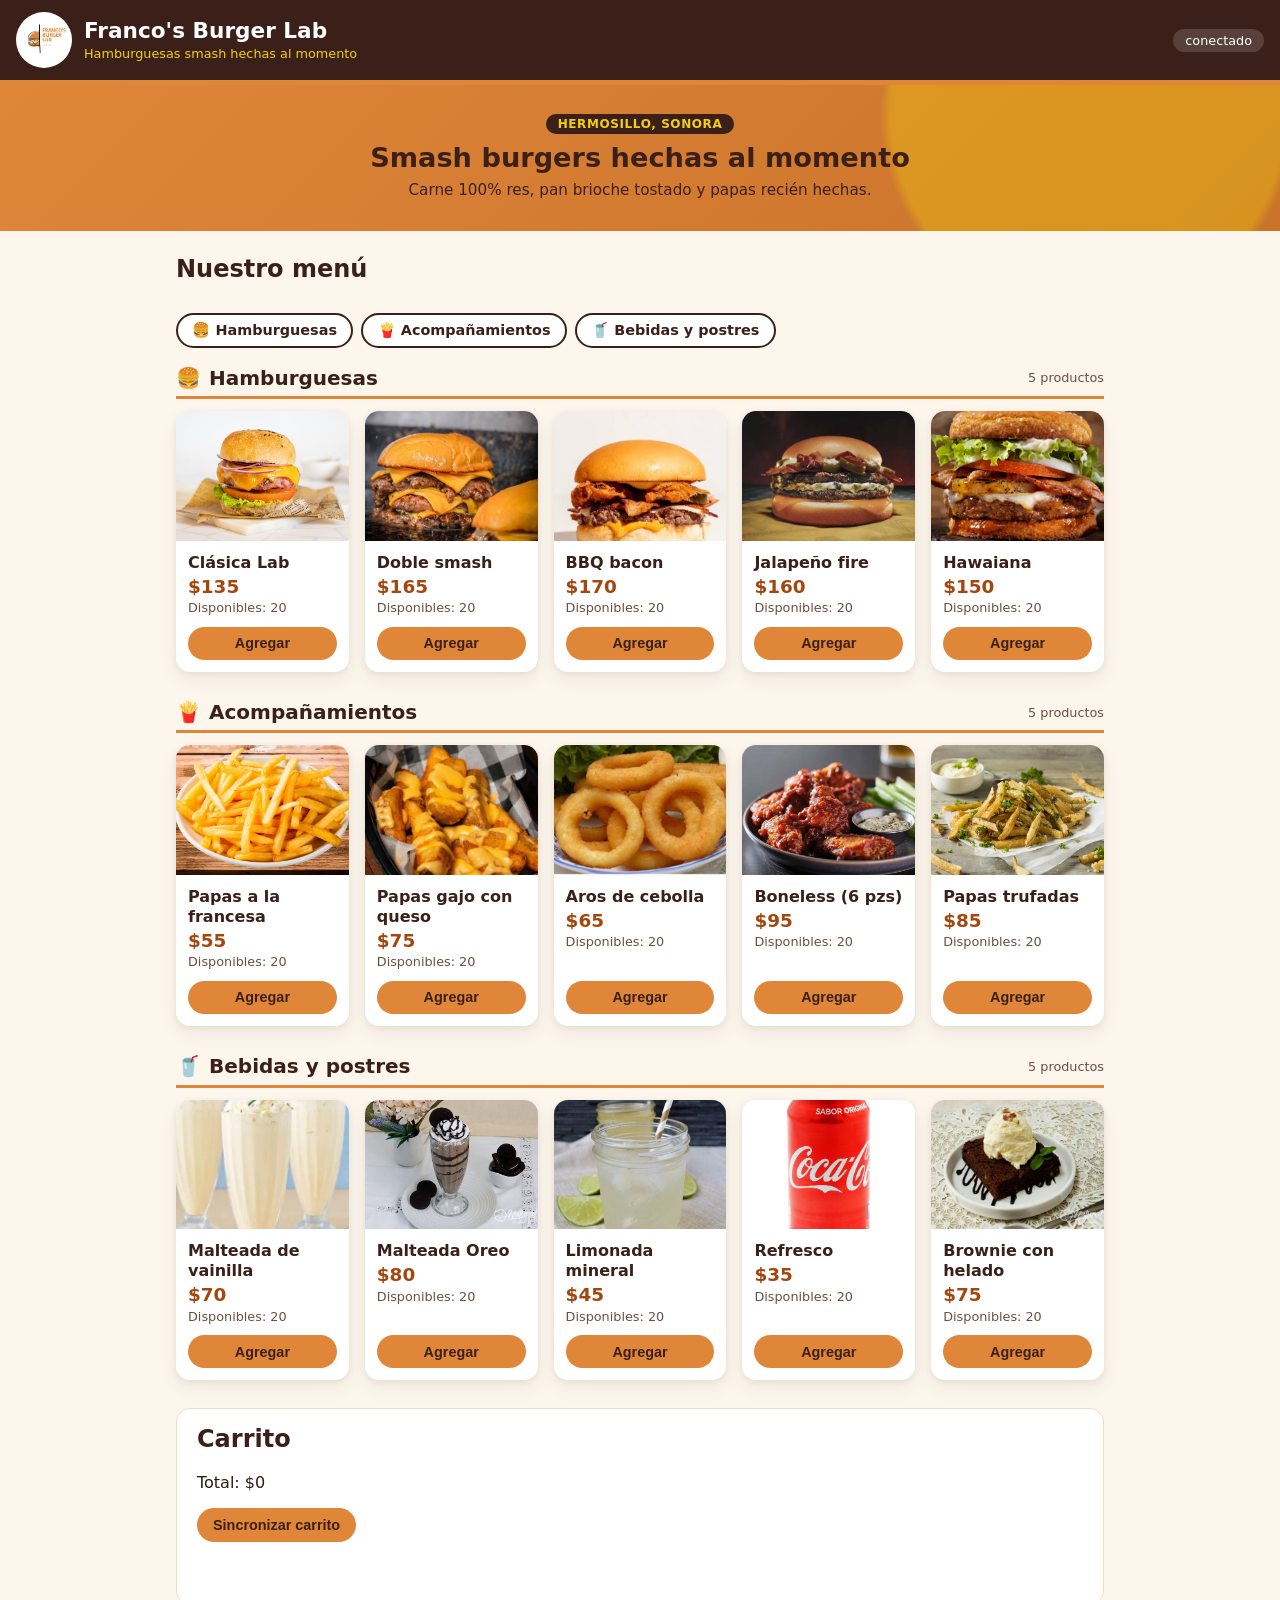
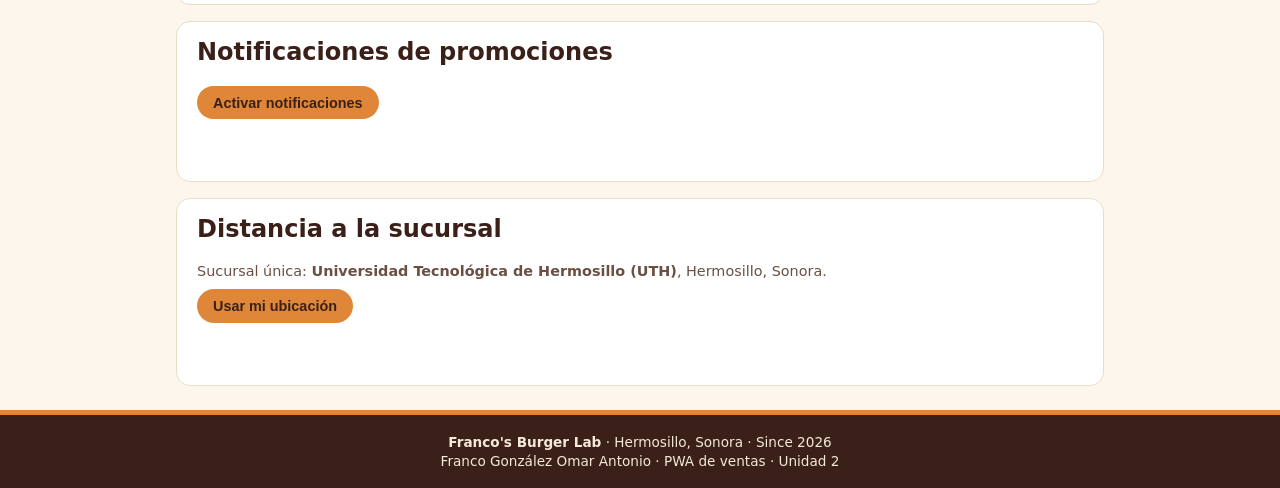
==== index.html @ f318de63 "FGOA Inicalizacion y estrucuura del proyecto" ====
<!doctype html>
<html lang="es">
<head>
  <meta charset="utf-8">
  <meta name="viewport" content="width=device-width, initial-scale=1">
  <title>Franco's Burger Lab</title>
  <!-- La descripción es el texto que Google muestra bajo el título en los
       resultados de búsqueda (Lighthouse la revisa en la categoría SEO) -->
  <meta name="description" content="Hamburguesas smash, papas y malteadas hechas al momento en Franco's Burger Lab, Hermosillo.">

  <!-- Estas líneas convierten el sitio en una PWA instalable.
       Avance 1: manifest.json e icons/icon.svg aún no se activan (se activan en avance 3). -->
  <!-- <link rel="manifest" href="manifest.json"> -->
  <meta name="theme-color" content="#3a2018">
  <!-- <link rel="icon" href="icons/icon.svg" type="image/svg+xml"> -->
  <link rel="icon" href="icons/logo_franco-gonzalez-omar-antonio_96c097726f.png" type="image/png">

  <link rel="stylesheet" href="css/estilos.css">

  <!-- Leaflet: librería de mapas gratuita (sin API key) que usamos solo para
       dibujar la ruta hasta la sucursal (ver js/geolocalizacion.js) -->
  <!-- <link rel="stylesheet" href="https://cdnjs.cloudflare.com/ajax/libs/leaflet/1.9.4/leaflet.min.css"> -->
</head>
<body>

  <!-- ============ APP SHELL ============
       El "app shell" es el esqueleto que SIEMPRE se ve igual (encabezado,
       contenedores vacíos y pie de página). El Service Worker lo cachea completo
       para que cargue instantáneo incluso sin internet; solo los DATOS de adentro
       cambian (los llena JavaScript, ver csr.js). -->

  <header class="appbar">
    <div class="marca">
      <img class="marca__logo" src="icons/logo_franco-gonzalez-omar-antonio_96c097726f.png"
           alt="Logo de Franco's Burger Lab" width="56" height="56">
      <div>
        <h1>Franco's Burger Lab</h1>
        <p class="marca__lema">Hamburguesas smash hechas al momento</p>
      </div>
    </div>
    <!-- este <span> lo actualiza app.js para mostrar conectado/sin conexión -->
    <span id="estado-conexion" class="pill">conectado</span>
  </header>

  <!-- Banner de bienvenida: también es parte del App Shell (no cambia) -->
  <div class="hero">
    <p class="hero__etiqueta">Hermosillo, Sonora</p>
    <h2 class="hero__titulo">Smash burgers hechas al momento</h2>
    <p class="hero__texto">Carne 100% res, pan brioche tostado y papas recién hechas.</p>
  </div>

  <main>
    <!-- ---- Sección 1: Catálogo (CSR) ---- -->
    <section class="menu">
      <h2>Nuestro menú</h2>
      <!-- Botones de acceso rápido a cada categoría: csr.js los crea a partir de catalogo.json -->
      <nav id="categorias" class="categorias" aria-label="Categorías del menú"></nav>
      <!-- Este div empieza VACÍO a propósito: si ves el código fuente (Ctrl+U)
           no verás ningún producto aquí. JavaScript (csr.js) lo llena DESPUÉS
           de que la página ya cargó: por eso es "Renderizado en el Cliente" (CSR).
           csr.js agrupa los productos en un bloque por categoría. -->
      <!-- Mientras llegan los datos, 4 tarjetas "esqueleto" apartan el espacio:
           así la página no "brinca" cuando csr.js dibuja los productos (CLS). -->
      <div id="catalogo" aria-busy="true" aria-label="Cargando catálogo">
        <div class="grid">
          <div class="producto producto--cargando" aria-hidden="true">
            <div class="producto__foto"></div>
            <div class="producto__info">
              <strong>&nbsp;</strong> <span class="precio">&nbsp;</span> <p>&nbsp;</p>
              <button type="button" disabled>Agregar</button>
            </div>
          </div>
          <div class="producto producto--cargando" aria-hidden="true">
            <div class="producto__foto"></div>
            <div class="producto__info">
              <strong>&nbsp;</strong> <span class="precio">&nbsp;</span> <p>&nbsp;</p>
              <button type="button" disabled>Agregar</button>
            </div>
          </div>
          <div class="producto producto--cargando" aria-hidden="true">
            <div class="producto__foto"></div>
            <div class="producto__info">
              <strong>&nbsp;</strong> <span class="precio">&nbsp;</span> <p>&nbsp;</p>
              <button type="button" disabled>Agregar</button>
            </div>
          </div>
          <div class="producto producto--cargando" aria-hidden="true">
            <div class="producto__foto"></div>
            <div class="producto__info">
              <strong>&nbsp;</strong> <span class="precio">&nbsp;</span> <p>&nbsp;</p>
              <button type="button" disabled>Agregar</button>
            </div>
          </div>
        </div>
      </div>
    </section>

    <!-- ---- Sección 2: Carrito ---- -->
    <section>
      <h2>Carrito</h2>
      <ul id="carrito-lista"></ul>
      <p>Total: $<span id="carrito-total">0</span></p>
      <button id="btn-sincronizar" type="button">Sincronizar carrito</button>
      <p id="carrito-mensaje" class="mensaje"></p>
    </section>

    <!-- ---- Sección 3: Notificaciones ---- -->
    <section>
      <h2>Notificaciones de promociones</h2>
      <button id="btn-notificar" type="button">Activar notificaciones</button>
      <p id="notificaciones-mensaje" class="mensaje"></p>
    </section>

    <!-- ---- Sección 4: Ubicación (característica del dispositivo) ---- -->
    <section>
      <h2>Distancia a la sucursal</h2>
      <p class="sucursal-info">Sucursal única: <strong>Universidad Tecnológica de Hermosillo (UTH)</strong>, Hermosillo, Sonora.</p>
      <button id="btn-ubicacion" type="button">Usar mi ubicación</button>
      <p id="ubicacion-mensaje" class="mensaje"></p>
      <!-- Empieza oculto: geolocalizacion.js le quita "hidden" y lo llena de mapa
           en cuanto tiene tu ubicación y la ruta hasta la sucursal -->
      <div id="mapa-ruta" class="mapa" hidden></div>
    </section>
  </main>

  <footer class="pie">
    <p><strong>Franco's Burger Lab</strong> · Hermosillo, Sonora · Since 2026</p>
    <p>Franco González Omar Antonio · PWA de ventas · Unidad 2</p>
  </footer>

  <!-- Cargamos los scripts al final del <body>: así el HTML ya existe
       cuando el JavaScript intenta buscar los elementos con document.getElementById.
       Avance 1: solo csr.js está activo; los demás se activan conforme se crean. -->
  <!-- <script src="js/carrito.js"></script> -->
  <script src="js/csr.js"></script>
  <!-- <script src="js/notificaciones.js"></script> -->
  <!-- Leaflet debe cargar ANTES de geolocalizacion.js: ese script usa el
       objeto global "L" que esta librería crea -->
  <!-- <script src="https://cdnjs.cloudflare.com/ajax/libs/leaflet/1.9.4/leaflet.min.js"></script> -->
  <!-- <script src="js/geolocalizacion.js"></script> -->
  <!-- <script src="js/app.js"></script> -->
  <!-- Registro del Service Worker. Va aquí, dentro del HTML y en una sola línea
       (navigator.serviceWorker.register("sw.js")), porque así lo detecta PWABuilder.
  <script>
    if ("serviceWorker" in navigator) {
      navigator.serviceWorker.register("sw.js")
        .then((registro) => console.log("Service Worker registrado con éxito:", registro.scope))
        .catch((error) => console.error("No se pudo registrar el Service Worker:", error));
    }
  </script>
  -->
</body>
</html>
---- css/estilos.css ----
/* Paleta de marca Franco's Burger Lab (tomada del logo):
   café pan tostado #3a2018 · naranja pan #df8639 · amarillo queso #f2d00b
   Los tonos de texto se oscurecieron donde hacía falta para cumplir WCAG (4.5:1). */
:root {
  --cafe: #3a2018;
  --cafe-hover: #5a3324;
  --naranja: #df8639;
  --naranja-hover: #c9722a;
  --amarillo: #f2d00b;
  --precio: #a4470f;       /* naranja oscuro: 6.6:1 sobre blanco */
  --fondo: #fdf6ec;        /* crema */
  --borde: #ecdcc6;
  --texto: #2a1a14;
  --texto-suave: #6b4f43;
}

* { box-sizing: border-box; }

body {
  margin: 0;
  font-family: system-ui, sans-serif;
  background: var(--fondo);
  color: var(--texto);
}

.appbar {
  background: var(--cafe);
  color: white;
  padding: .75rem 1rem;
  display: flex;
  align-items: center;
  justify-content: space-between;
  gap: .75rem;
  border-bottom: 5px solid var(--naranja);
}

.marca { display: flex; align-items: center; gap: .75rem; min-width: 0; }
/* el logo tiene fondo blanco: lo enmarcamos en un círculo blanco */
.marca__logo {
  width: 56px;
  height: 56px;
  border-radius: 50%;
  background: white;
  object-fit: cover;
  flex-shrink: 0;
}
.appbar h1 { margin: 0; font-size: 1.35rem; line-height: 1.15; }
.marca__lema { margin: .15rem 0 0; font-size: .8rem; color: var(--amarillo); }

/* .pill: la "píldora" que muestra si hay conexión o no (la mueve app.js) */
.pill {
  background: rgba(255,255,255,.15);
  border-radius: 999px;
  padding: .25rem .75rem;
  font-size: .8rem;
  white-space: nowrap;
}
.pill.sin-conexion { background: #b91c1c; }

html { scroll-behavior: smooth; }

/* Banner de bienvenida (hero) */
.hero {
  background:
    radial-gradient(circle at 85% 20%, rgba(242,208,11,.35) 0 18%, transparent 19%),
    linear-gradient(135deg, var(--naranja) 0%, #c9722a 100%);
  color: var(--cafe);
  padding: 1.75rem 1.25rem 2rem;
  text-align: center;
}
.hero__etiqueta {
  display: inline-block;
  margin: 0 0 .5rem;
  padding: .2rem .7rem;
  border-radius: 999px;
  background: var(--cafe);
  color: var(--amarillo);
  font-size: .75rem;
  font-weight: 700;
  letter-spacing: .05em;
  text-transform: uppercase;
}
.hero__titulo { margin: 0; font-size: 1.7rem; line-height: 1.15; }
.hero__texto { margin: .5rem auto 0; max-width: 32rem; font-size: .95rem; }

main {
  max-width: 960px;
  margin: 1.5rem auto;
  padding: 0 1rem;
}

section {
  background: white;
  border: 1px solid var(--borde);
  border-radius: 14px;
  padding: 1rem 1.25rem;
  margin-bottom: 1rem;
}
section h2 { margin-top: 0; color: var(--cafe); }

/* El menú va sin "caja" blanca: las tarjetas ya son blancas y resaltan sobre el crema */
.menu { background: transparent; border: none; padding: 0; }

/* Botones de categoría: se quedan pegados arriba al hacer scroll */
.categorias {
  position: sticky;
  top: 0;
  z-index: 5;
  display: flex;
  gap: .5rem;
  overflow-x: auto;
  padding: .6rem 0;
  margin-bottom: .5rem;
  background: var(--fondo);
  scrollbar-width: none;
}
.categorias::-webkit-scrollbar { display: none; }
.categorias__chip {
  flex-shrink: 0;
  padding: .45rem .9rem;
  border-radius: 999px;
  border: 2px solid var(--cafe);
  color: var(--cafe);
  background: white;
  font-weight: 600;
  font-size: .9rem;
  text-decoration: none;
  white-space: nowrap;
}
.categorias__chip:hover { background: var(--cafe); color: white; }

/* Un bloque por categoría (lo crea csr.js) */
.categoria { margin-bottom: 1.75rem; scroll-margin-top: 4rem; }
.categoria__titulo {
  display: flex;
  align-items: center;
  gap: .5rem;
  margin: 0 0 .75rem;
  padding-bottom: .4rem;
  border-bottom: 3px solid var(--naranja);
  color: var(--cafe);
  font-size: 1.25rem;
}
.categoria__total {
  margin-left: auto;
  font-size: .8rem;
  font-weight: 500;
  color: var(--texto-suave);
}

/* .grid: acomoda las tarjetas de producto en columnas que se ajustan solas */
.grid {
  display: grid;
  gap: 1rem;
  grid-template-columns: repeat(auto-fill, minmax(170px, 1fr));
}

.producto {
  display: flex;
  flex-direction: column;
  background: white;
  border-radius: 14px;
  overflow: hidden;
  box-shadow: 0 2px 6px rgba(58,32,24,.08), 0 8px 20px rgba(58,32,24,.06);
  transition: transform .15s ease, box-shadow .15s ease;
}
.producto:hover {
  transform: translateY(-3px);
  box-shadow: 0 4px 10px rgba(58,32,24,.12), 0 14px 28px rgba(58,32,24,.1);
}
.producto__foto {
  display: block;
  width: 100%;
  aspect-ratio: 4 / 3;
  object-fit: cover;
  background: #f3e6d4;
}
.producto__info {
  display: flex;
  flex-direction: column;
  flex: 1;
  padding: .75rem;
}
.producto strong { display: block; margin-bottom: .2rem; color: var(--cafe); line-height: 1.25; }
.producto .precio { color: var(--precio); font-weight: 800; font-size: 1.15rem; }
.producto p { margin: .2rem 0 .7rem; color: var(--texto-suave); font-size: .8rem; }
.producto button { width: 100%; margin-top: auto; }

/* Tarjetas esqueleto (ver index.html): ocupan el mismo espacio que las reales
   mientras llega catalogo.json, así nada se mueve de lugar (CLS ≈ 0) */
.producto--cargando strong,
.producto--cargando .precio,
.producto--cargando p {
  background: #f3e6d4;
  border-radius: 4px;
  color: transparent;
}
.producto--cargando strong { width: 70%; }
.producto--cargando .precio { display: inline-block; width: 30%; }
.producto--cargando p { width: 45%; }
.producto--cargando button { visibility: hidden; }

button {
  background: var(--naranja);
  color: var(--cafe);
  font-weight: 600;
  border: none;
  border-radius: 999px;
  padding: .55rem 1rem;
  cursor: pointer;
  font-size: .9rem;
}
button:hover { background: var(--naranja-hover); }

.mensaje { color: var(--texto-suave); font-size: .9rem; min-height: 1.2em; }
.mensaje a { color: var(--precio); }

.sucursal-info { color: var(--texto-suave); font-size: .9rem; margin: 0 0 .6rem; }

/* .mapa: contenedor de Leaflet. Necesita una altura explícita en px/rem;
   si se deja en 0 o "auto", Leaflet no tiene dónde dibujar los tiles. */
.mapa {
  height: 260px;
  border-radius: 8px;
  margin-top: .75rem;
  border: 1px solid var(--borde);
}

/* #carrito-lista: cada renglón separa nombre / cantidad (con +/-) / precio /
   quitar en columnas propias, en vez de un solo texto "Nombre x2" pegado. */
#carrito-lista { list-style: none; padding: 0; }
#carrito-lista li {
  display: grid;
  grid-template-columns: 1fr auto auto auto;
  align-items: center;
  gap: .6rem;
  border-bottom: 1px solid var(--borde);
  padding: .5rem 0;
}

.carrito-nombre { font-weight: 600; }

.carrito-cantidad {
  display: flex;
  align-items: center;
  gap: .4rem;
}
.carrito-cantidad button {
  padding: .1rem .55rem;
  font-size: .95rem;
  line-height: 1.4;
}
.carrito-cantidad__valor {
  min-width: 1.4rem;
  text-align: center;
  font-variant-numeric: tabular-nums;
}

.carrito-precio { font-weight: bold; color: var(--precio); white-space: nowrap; }

.carrito-quitar {
  background: transparent;
  color: #b23b3b;
  border: 1px solid #e3b8b8;
  padding: .25rem .6rem;
  font-size: .8rem;
}
.carrito-quitar:hover { background: #fbeaea; color: #8f2d2d; }

@media (max-width: 480px) {
  #carrito-lista li { grid-template-columns: 1fr auto; grid-template-areas: "nombre nombre" "cantidad precio" "quitar quitar"; }
  .carrito-nombre { grid-area: nombre; }
  .carrito-cantidad { grid-area: cantidad; }
  .carrito-precio { grid-area: precio; justify-self: end; }
  .carrito-quitar { grid-area: quitar; justify-self: start; }
}
/* Pie de página del App Shell */
.pie {
  background: var(--cafe);
  color: #f5e9da;
  text-align: center;
  padding: 1rem;
  font-size: .85rem;
  border-top: 5px solid var(--naranja);
}
.pie p { margin: .2rem 0; }

/* Celular (375 px): logo más chico, 2 columnas de productos */
@media (max-width: 420px) {
  .marca__logo { width: 44px; height: 44px; }
  .appbar h1 { font-size: 1.1rem; }
  .hero { padding: 1.25rem 1rem 1.5rem; }
  .hero__titulo { font-size: 1.35rem; }
  .hero__texto { font-size: .85rem; }
  main { padding: 0 .6rem; margin-top: 1rem; }
  section { padding: .9rem .75rem; }
  .grid { grid-template-columns: repeat(2, minmax(0, 1fr)); gap: .6rem; }
  .producto__info { padding: .55rem; }
  .producto strong { font-size: .88rem; }
  .producto .precio { font-size: 1rem; }
  .producto button { padding: .5rem .4rem; font-size: .85rem; }
  .categoria__titulo { font-size: 1.1rem; }
}
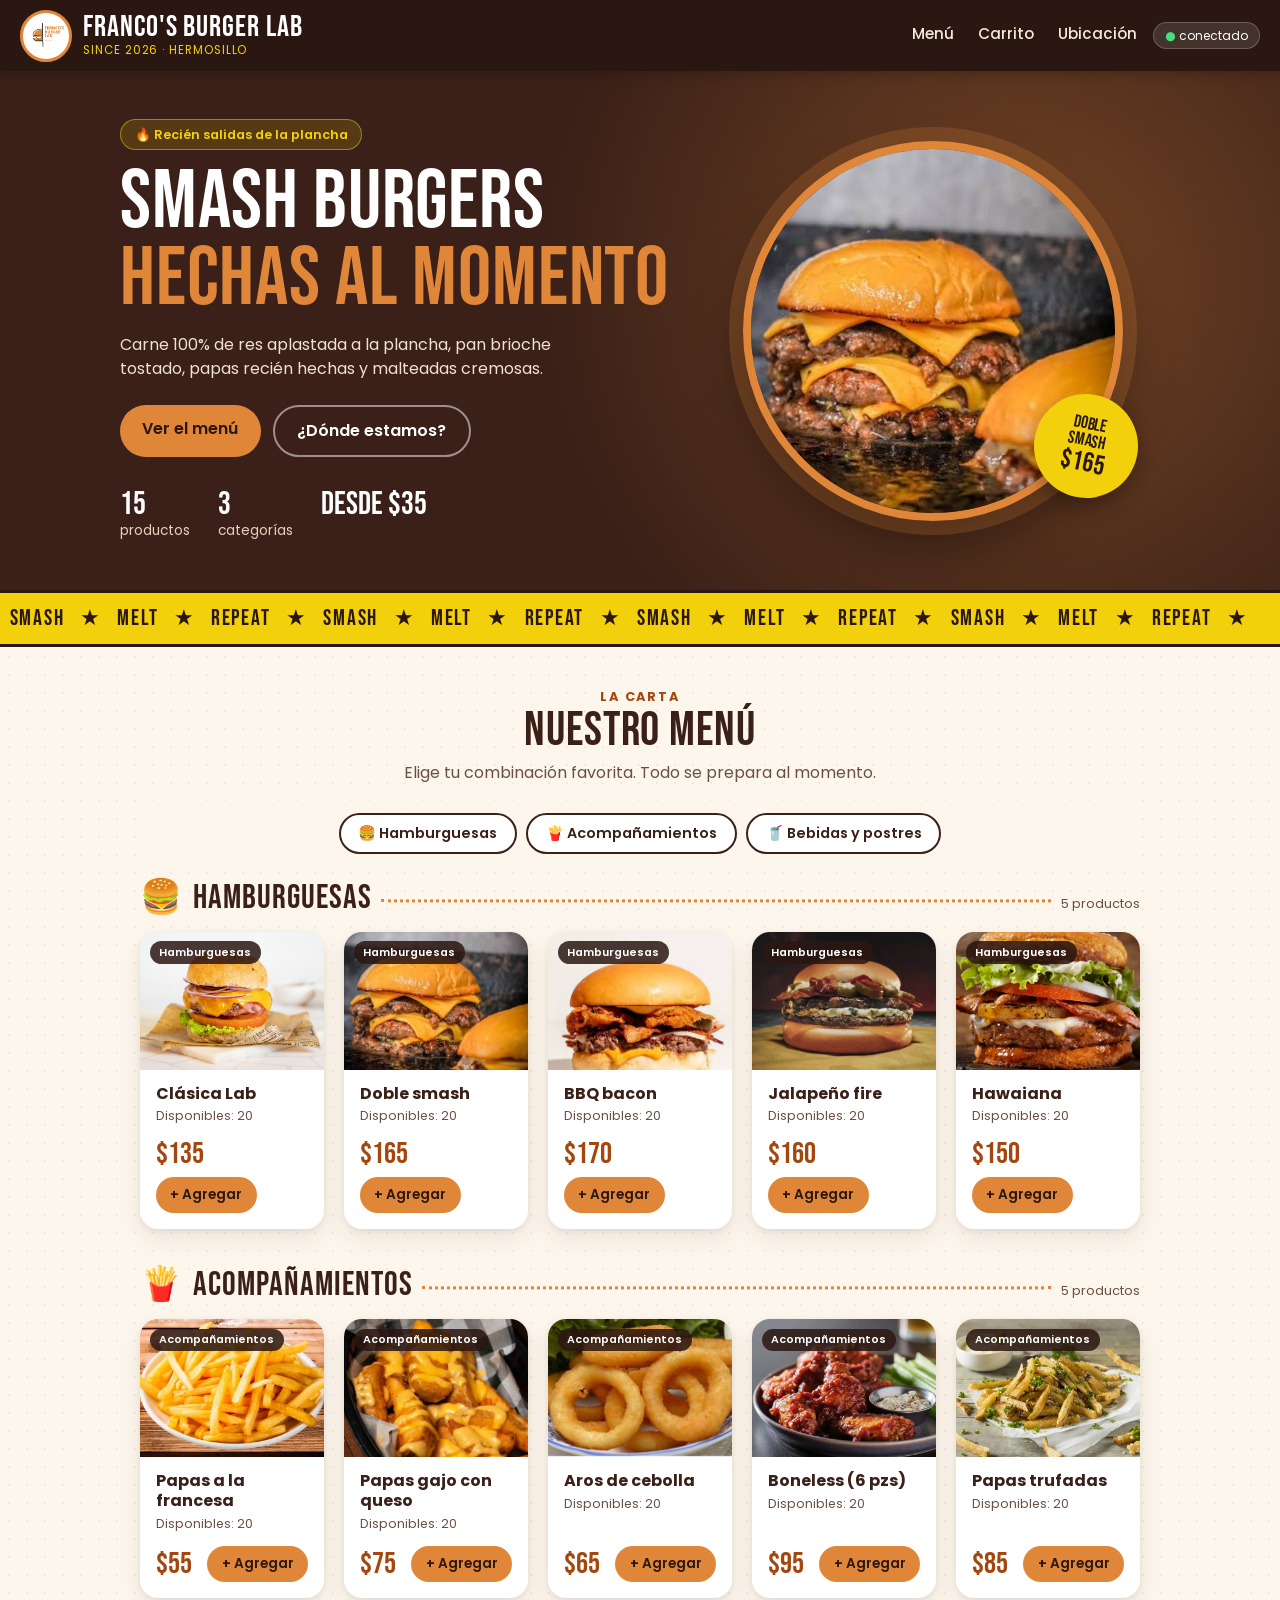
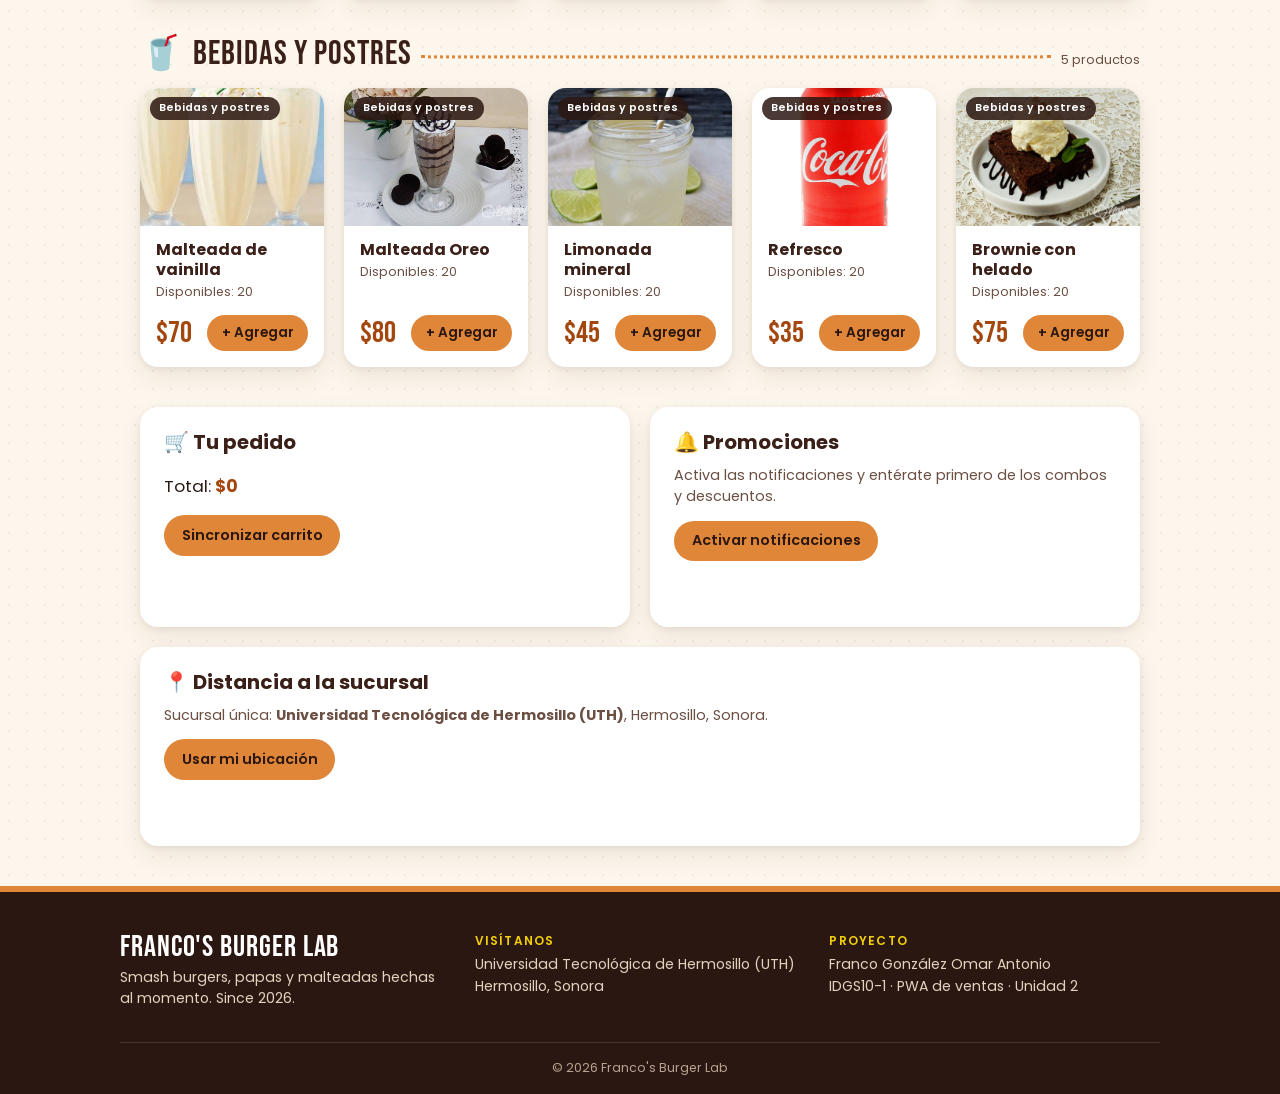
==== commit 2194f94e: "Avance 1 - FRANCO GONZALEZ OMAR ANTONIO: rediseño" ====
--- a/index.html
+++ b/index.html
@@ -11,9 +11,14 @@
   <!-- Estas líneas convierten el sitio en una PWA instalable.
        Avance 1: manifest.json e icons/icon.svg aún no se activan (se activan en avance 3). -->
   <!-- <link rel="manifest" href="manifest.json"> -->
-  <meta name="theme-color" content="#3a2018">
+  <meta name="theme-color" content="#2b1711">
   <!-- <link rel="icon" href="icons/icon.svg" type="image/svg+xml"> -->
   <link rel="icon" href="icons/logo_franco-gonzalez-omar-antonio_96c097726f.png" type="image/png">
+
+  <!-- Tipografías de la marca: Bebas Neue (títulos estilo letrero) y Poppins (texto) -->
+  <link rel="preconnect" href="https://fonts.googleapis.com">
+  <link rel="preconnect" href="https://fonts.gstatic.com" crossorigin>
+  <link rel="stylesheet" href="https://fonts.googleapis.com/css2?family=Bebas+Neue&family=Poppins:wght@400;500;600;700&display=swap">
 
   <link rel="stylesheet" href="css/estilos.css">
 
@@ -30,29 +35,62 @@
        cambian (los llena JavaScript, ver csr.js). -->
 
   <header class="appbar">
-    <div class="marca">
+    <a class="marca" href="#inicio">
       <img class="marca__logo" src="icons/logo_franco-gonzalez-omar-antonio_96c097726f.png"
-           alt="Logo de Franco's Burger Lab" width="56" height="56">
-      <div>
+           alt="Logo de Franco's Burger Lab" width="52" height="52">
+      <div class="marca__texto">
         <h1>Franco's Burger Lab</h1>
-        <p class="marca__lema">Hamburguesas smash hechas al momento</p>
-      </div>
-    </div>
+        <span class="marca__lema">Since 2026 · Hermosillo</span>
+      </div>
+    </a>
+    <nav class="appbar__nav" aria-label="Secciones">
+      <a href="#menu">Menú</a>
+      <a href="#carrito">Carrito</a>
+      <a href="#ubicacion">Ubicación</a>
+    </nav>
     <!-- este <span> lo actualiza app.js para mostrar conectado/sin conexión -->
     <span id="estado-conexion" class="pill">conectado</span>
   </header>
 
-  <!-- Banner de bienvenida: también es parte del App Shell (no cambia) -->
-  <div class="hero">
-    <p class="hero__etiqueta">Hermosillo, Sonora</p>
-    <h2 class="hero__titulo">Smash burgers hechas al momento</h2>
-    <p class="hero__texto">Carne 100% res, pan brioche tostado y papas recién hechas.</p>
+  <!-- Banner principal (hero): también es parte del App Shell (no cambia) -->
+  <div class="hero" id="inicio">
+    <div class="hero__contenido">
+      <p class="hero__etiqueta">🔥 Recién salidas de la plancha</p>
+      <h2 class="hero__titulo">Smash burgers <span>hechas al momento</span></h2>
+      <p class="hero__texto">Carne 100% de res aplastada a la plancha, pan brioche tostado,
+        papas recién hechas y malteadas cremosas.</p>
+      <div class="hero__acciones">
+        <a class="boton boton--primario" href="#menu">Ver el menú</a>
+        <a class="boton boton--secundario" href="#ubicacion">¿Dónde estamos?</a>
+      </div>
+      <ul class="hero__datos">
+        <li><strong>15</strong> productos</li>
+        <li><strong>3</strong> categorías</li>
+        <li><strong>desde $35</strong></li>
+      </ul>
+    </div>
+    <div class="hero__imagen">
+      <img src="img/doble-smash.jpg" alt="Hamburguesa doble smash con queso" width="447" height="447">
+      <span class="hero__sello">Doble<br>smash<br><strong>$165</strong></span>
+    </div>
+  </div>
+
+  <!-- Franja decorativa con el lema de la marca -->
+  <div class="franja" aria-hidden="true">
+    <div class="franja__texto">
+      <span>SMASH</span> ★ <span>MELT</span> ★ <span>REPEAT</span> ★ <span>SMASH</span> ★ <span>MELT</span> ★ <span>REPEAT</span> ★
+      <span>SMASH</span> ★ <span>MELT</span> ★ <span>REPEAT</span> ★ <span>SMASH</span> ★ <span>MELT</span> ★ <span>REPEAT</span> ★
+    </div>
   </div>
 
   <main>
     <!-- ---- Sección 1: Catálogo (CSR) ---- -->
-    <section class="menu">
-      <h2>Nuestro menú</h2>
+    <section class="menu" id="menu">
+      <div class="seccion__encabezado">
+        <p class="seccion__kicker">La carta</p>
+        <h2>Nuestro menú</h2>
+        <p class="seccion__sub">Elige tu combinación favorita. Todo se prepara al momento.</p>
+      </div>
       <!-- Botones de acceso rápido a cada categoría: csr.js los crea a partir de catalogo.json -->
       <nav id="categorias" class="categorias" aria-label="Categorías del menú"></nav>
       <!-- Este div empieza VACÍO a propósito: si ves el código fuente (Ctrl+U)
@@ -64,68 +102,84 @@
       <div id="catalogo" aria-busy="true" aria-label="Cargando catálogo">
         <div class="grid">
           <div class="producto producto--cargando" aria-hidden="true">
-            <div class="producto__foto"></div>
-            <div class="producto__info">
-              <strong>&nbsp;</strong> <span class="precio">&nbsp;</span> <p>&nbsp;</p>
-              <button type="button" disabled>Agregar</button>
-            </div>
-          </div>
-          <div class="producto producto--cargando" aria-hidden="true">
-            <div class="producto__foto"></div>
-            <div class="producto__info">
-              <strong>&nbsp;</strong> <span class="precio">&nbsp;</span> <p>&nbsp;</p>
-              <button type="button" disabled>Agregar</button>
-            </div>
-          </div>
-          <div class="producto producto--cargando" aria-hidden="true">
-            <div class="producto__foto"></div>
-            <div class="producto__info">
-              <strong>&nbsp;</strong> <span class="precio">&nbsp;</span> <p>&nbsp;</p>
-              <button type="button" disabled>Agregar</button>
-            </div>
-          </div>
-          <div class="producto producto--cargando" aria-hidden="true">
-            <div class="producto__foto"></div>
-            <div class="producto__info">
-              <strong>&nbsp;</strong> <span class="precio">&nbsp;</span> <p>&nbsp;</p>
-              <button type="button" disabled>Agregar</button>
+            <div class="producto__media"><div class="producto__foto"></div></div>
+            <div class="producto__info">
+              <strong>&nbsp;</strong> <p>&nbsp;</p>
+              <div class="producto__pie"><span class="precio">&nbsp;</span><button type="button" disabled>Agregar</button></div>
+            </div>
+          </div>
+          <div class="producto producto--cargando" aria-hidden="true">
+            <div class="producto__media"><div class="producto__foto"></div></div>
+            <div class="producto__info">
+              <strong>&nbsp;</strong> <p>&nbsp;</p>
+              <div class="producto__pie"><span class="precio">&nbsp;</span><button type="button" disabled>Agregar</button></div>
+            </div>
+          </div>
+          <div class="producto producto--cargando" aria-hidden="true">
+            <div class="producto__media"><div class="producto__foto"></div></div>
+            <div class="producto__info">
+              <strong>&nbsp;</strong> <p>&nbsp;</p>
+              <div class="producto__pie"><span class="precio">&nbsp;</span><button type="button" disabled>Agregar</button></div>
+            </div>
+          </div>
+          <div class="producto producto--cargando" aria-hidden="true">
+            <div class="producto__media"><div class="producto__foto"></div></div>
+            <div class="producto__info">
+              <strong>&nbsp;</strong> <p>&nbsp;</p>
+              <div class="producto__pie"><span class="precio">&nbsp;</span><button type="button" disabled>Agregar</button></div>
             </div>
           </div>
         </div>
       </div>
     </section>
 
-    <!-- ---- Sección 2: Carrito ---- -->
-    <section>
-      <h2>Carrito</h2>
-      <ul id="carrito-lista"></ul>
-      <p>Total: $<span id="carrito-total">0</span></p>
-      <button id="btn-sincronizar" type="button">Sincronizar carrito</button>
-      <p id="carrito-mensaje" class="mensaje"></p>
-    </section>
-
-    <!-- ---- Sección 3: Notificaciones ---- -->
-    <section>
-      <h2>Notificaciones de promociones</h2>
-      <button id="btn-notificar" type="button">Activar notificaciones</button>
-      <p id="notificaciones-mensaje" class="mensaje"></p>
-    </section>
-
-    <!-- ---- Sección 4: Ubicación (característica del dispositivo) ---- -->
-    <section>
-      <h2>Distancia a la sucursal</h2>
-      <p class="sucursal-info">Sucursal única: <strong>Universidad Tecnológica de Hermosillo (UTH)</strong>, Hermosillo, Sonora.</p>
-      <button id="btn-ubicacion" type="button">Usar mi ubicación</button>
-      <p id="ubicacion-mensaje" class="mensaje"></p>
-      <!-- Empieza oculto: geolocalizacion.js le quita "hidden" y lo llena de mapa
-           en cuanto tiene tu ubicación y la ruta hasta la sucursal -->
-      <div id="mapa-ruta" class="mapa" hidden></div>
-    </section>
+    <div class="paneles">
+      <!-- ---- Sección 2: Carrito ---- -->
+      <section class="panel" id="carrito">
+        <h2><span aria-hidden="true">🛒</span> Tu pedido</h2>
+        <ul id="carrito-lista"></ul>
+        <p class="carrito-total">Total: <strong>$<span id="carrito-total">0</span></strong></p>
+        <button id="btn-sincronizar" type="button">Sincronizar carrito</button>
+        <p id="carrito-mensaje" class="mensaje"></p>
+      </section>
+
+      <!-- ---- Sección 3: Notificaciones ---- -->
+      <section class="panel">
+        <h2><span aria-hidden="true">🔔</span> Promociones</h2>
+        <p class="panel__texto">Activa las notificaciones y entérate primero de los combos y descuentos.</p>
+        <button id="btn-notificar" type="button">Activar notificaciones</button>
+        <p id="notificaciones-mensaje" class="mensaje"></p>
+      </section>
+
+      <!-- ---- Sección 4: Ubicación (característica del dispositivo) ---- -->
+      <section class="panel panel--ancho" id="ubicacion">
+        <h2><span aria-hidden="true">📍</span> Distancia a la sucursal</h2>
+        <p class="sucursal-info">Sucursal única: <strong>Universidad Tecnológica de Hermosillo (UTH)</strong>, Hermosillo, Sonora.</p>
+        <button id="btn-ubicacion" type="button">Usar mi ubicación</button>
+        <p id="ubicacion-mensaje" class="mensaje"></p>
+        <!-- Empieza oculto: geolocalizacion.js le quita "hidden" y lo llena de mapa
+             en cuanto tiene tu ubicación y la ruta hasta la sucursal -->
+        <div id="mapa-ruta" class="mapa" hidden></div>
+      </section>
+    </div>
   </main>
 
   <footer class="pie">
-    <p><strong>Franco's Burger Lab</strong> · Hermosillo, Sonora · Since 2026</p>
-    <p>Franco González Omar Antonio · PWA de ventas · Unidad 2</p>
+    <div class="pie__columnas">
+      <div>
+        <p class="pie__marca">Franco's Burger Lab</p>
+        <p>Smash burgers, papas y malteadas hechas al momento. Since 2026.</p>
+      </div>
+      <div>
+        <p class="pie__titulo">Visítanos</p>
+        <p>Universidad Tecnológica de Hermosillo (UTH)<br>Hermosillo, Sonora</p>
+      </div>
+      <div>
+        <p class="pie__titulo">Proyecto</p>
+        <p>Franco González Omar Antonio<br>IDGS10-1 · PWA de ventas · Unidad 2</p>
+      </div>
+    </div>
+    <p class="pie__legal">© 2026 Franco's Burger Lab</p>
   </footer>
 
   <!-- Cargamos los scripts al final del <body>: así el HTML ya existe
--- a/css/estilos.css
+++ b/css/estilos.css
@@ -2,6 +2,7 @@
    café pan tostado #3a2018 · naranja pan #df8639 · amarillo queso #f2d00b
    Los tonos de texto se oscurecieron donde hacía falta para cumplir WCAG (4.5:1). */
 :root {
+  --cafe-oscuro: #2b1711;
   --cafe: #3a2018;
   --cafe-hover: #5a3324;
   --naranja: #df8639;
@@ -12,112 +13,264 @@
   --borde: #ecdcc6;
   --texto: #2a1a14;
   --texto-suave: #6b4f43;
+  --sombra: 0 2px 6px rgba(58,32,24,.08), 0 10px 24px rgba(58,32,24,.08);
+  --fuente-titulo: "Bebas Neue", Impact, "Arial Narrow", sans-serif;
+  --fuente-texto: "Poppins", system-ui, sans-serif;
 }
 
 * { box-sizing: border-box; }
+html { scroll-behavior: smooth; scroll-padding-top: 5rem; }
 
 body {
   margin: 0;
-  font-family: system-ui, sans-serif;
-  background: var(--fondo);
+  font-family: var(--fuente-texto);
+  background-color: var(--fondo);
+  /* puntitos muy suaves de fondo, como papel de envoltura */
+  background-image: radial-gradient(rgba(58,32,24,.06) 1px, transparent 1px);
+  background-size: 18px 18px;
   color: var(--texto);
-}
-
+  line-height: 1.5;
+}
+
+img { max-width: 100%; }
+
+/* ============ Encabezado ============ */
 .appbar {
-  background: var(--cafe);
+  position: sticky;
+  top: 0;
+  z-index: 10;
+  background: var(--cafe-oscuro);
   color: white;
-  padding: .75rem 1rem;
+  padding: .6rem 1.25rem;
   display: flex;
   align-items: center;
-  justify-content: space-between;
-  gap: .75rem;
-  border-bottom: 5px solid var(--naranja);
-}
-
-.marca { display: flex; align-items: center; gap: .75rem; min-width: 0; }
-/* el logo tiene fondo blanco: lo enmarcamos en un círculo blanco */
+  gap: 1rem;
+  box-shadow: 0 2px 12px rgba(0,0,0,.25);
+}
+
+.marca { display: flex; align-items: center; gap: .7rem; min-width: 0; color: inherit; text-decoration: none; }
+/* el logo tiene fondo blanco: lo enmarcamos en un círculo blanco con borde naranja */
 .marca__logo {
-  width: 56px;
-  height: 56px;
+  width: 52px;
+  height: 52px;
   border-radius: 50%;
   background: white;
+  border: 3px solid var(--naranja);
   object-fit: cover;
   flex-shrink: 0;
 }
-.appbar h1 { margin: 0; font-size: 1.35rem; line-height: 1.15; }
-.marca__lema { margin: .15rem 0 0; font-size: .8rem; color: var(--amarillo); }
+.appbar h1 {
+  margin: 0;
+  font-family: var(--fuente-titulo);
+  font-weight: 400;
+  font-size: 1.9rem;
+  letter-spacing: .03em;
+  line-height: 1;
+}
+.marca__lema { display: block; font-size: .72rem; color: var(--amarillo); letter-spacing: .08em; text-transform: uppercase; }
+
+.appbar__nav { display: flex; gap: 1.5rem; margin-left: auto; }
+.appbar__nav a {
+  color: #f5e9da;
+  text-decoration: none;
+  font-weight: 500;
+  font-size: .95rem;
+  padding: .25rem 0;
+  border-bottom: 2px solid transparent;
+}
+.appbar__nav a:hover { color: white; border-bottom-color: var(--naranja); }
 
 /* .pill: la "píldora" que muestra si hay conexión o no (la mueve app.js) */
 .pill {
-  background: rgba(255,255,255,.15);
+  background: rgba(255,255,255,.12);
+  border: 1px solid rgba(255,255,255,.2);
   border-radius: 999px;
-  padding: .25rem .75rem;
-  font-size: .8rem;
+  padding: .2rem .7rem;
+  font-size: .75rem;
   white-space: nowrap;
 }
+.pill::before { content: "● "; color: #4ade80; }
 .pill.sin-conexion { background: #b91c1c; }
-
-html { scroll-behavior: smooth; }
-
-/* Banner de bienvenida (hero) */
+.pill.sin-conexion::before { color: white; }
+
+/* ============ Hero ============ */
 .hero {
+  position: relative;
+  overflow: hidden;
   background:
-    radial-gradient(circle at 85% 20%, rgba(242,208,11,.35) 0 18%, transparent 19%),
-    linear-gradient(135deg, var(--naranja) 0%, #c9722a 100%);
-  color: var(--cafe);
-  padding: 1.75rem 1.25rem 2rem;
-  text-align: center;
+    radial-gradient(circle at 80% 40%, rgba(223,134,57,.35) 0, transparent 45%),
+    var(--cafe);
+  color: white;
+  display: grid;
+  grid-template-columns: 1.1fr .9fr;
+  align-items: center;
+  gap: 2rem;
+  padding: 3rem max(1.25rem, calc((100% - 1040px) / 2));
 }
 .hero__etiqueta {
   display: inline-block;
-  margin: 0 0 .5rem;
-  padding: .2rem .7rem;
+  margin: 0 0 .9rem;
+  padding: .3rem .85rem;
   border-radius: 999px;
-  background: var(--cafe);
+  background: rgba(242,208,11,.15);
+  border: 1px solid rgba(242,208,11,.5);
   color: var(--amarillo);
-  font-size: .75rem;
-  font-weight: 700;
-  letter-spacing: .05em;
+  font-size: .8rem;
+  font-weight: 600;
+}
+.hero__titulo {
+  margin: 0;
+  font-family: var(--fuente-titulo);
+  font-weight: 400;
+  font-size: clamp(3rem, 7vw, 5.2rem);
+  line-height: .92;
+  letter-spacing: .01em;
   text-transform: uppercase;
 }
-.hero__titulo { margin: 0; font-size: 1.7rem; line-height: 1.15; }
-.hero__texto { margin: .5rem auto 0; max-width: 32rem; font-size: .95rem; }
-
+.hero__titulo span { display: block; color: var(--naranja); }
+.hero__texto { margin: 1rem 0 1.5rem; max-width: 30rem; color: #f0e2d2; font-size: 1rem; }
+
+.hero__acciones { display: flex; flex-wrap: wrap; gap: .75rem; }
+.boton {
+  display: inline-block;
+  padding: .75rem 1.4rem;
+  border-radius: 999px;
+  font-weight: 600;
+  text-decoration: none;
+  transition: transform .15s ease, background .15s ease;
+}
+.boton:hover { transform: translateY(-2px); }
+.boton--primario { background: var(--naranja); color: var(--cafe-oscuro); }
+.boton--primario:hover { background: var(--amarillo); }
+.boton--secundario { border: 2px solid rgba(255,255,255,.5); color: white; }
+.boton--secundario:hover { border-color: white; background: rgba(255,255,255,.08); }
+
+.hero__datos {
+  display: flex;
+  gap: 1.75rem;
+  margin: 2rem 0 0;
+  padding: 0;
+  list-style: none;
+  color: #e4d2bf;
+  font-size: .85rem;
+}
+.hero__datos strong {
+  display: block;
+  font-family: var(--fuente-titulo);
+  font-weight: 400;
+  font-size: 2rem;
+  line-height: 1;
+  color: white;
+}
+
+.hero__imagen { position: relative; justify-self: center; width: min(100%, 380px); }
+.hero__imagen img {
+  display: block;
+  width: 100%;
+  height: auto;
+  aspect-ratio: 1;
+  object-fit: cover;
+  border-radius: 50%;
+  border: 8px solid var(--naranja);
+  box-shadow: 0 0 0 14px rgba(223,134,57,.2), 0 25px 50px rgba(0,0,0,.4);
+}
+/* sello amarillo tipo "etiqueta de precio" girada */
+.hero__sello {
+  position: absolute;
+  right: -4%;
+  bottom: 6%;
+  width: 104px;
+  height: 104px;
+  display: grid;
+  place-content: center;
+  text-align: center;
+  border-radius: 50%;
+  background: var(--amarillo);
+  color: var(--cafe-oscuro);
+  font-family: var(--fuente-titulo);
+  font-size: 1.1rem;
+  line-height: 1;
+  transform: rotate(12deg);
+  box-shadow: 0 8px 20px rgba(0,0,0,.3);
+}
+.hero__sello strong { font-size: 1.7rem; font-weight: 400; }
+
+/* ============ Franja animada ============ */
+.franja {
+  overflow: hidden;
+  background: var(--amarillo);
+  color: var(--cafe-oscuro);
+  border-block: 3px solid var(--cafe-oscuro);
+  white-space: nowrap;
+}
+.franja__texto {
+  display: inline-block;
+  padding: .55rem 0;
+  font-family: var(--fuente-titulo);
+  font-size: 1.4rem;
+  letter-spacing: .08em;
+  animation: desplazar 28s linear infinite;
+}
+.franja__texto span { margin: 0 .6rem; }
+@keyframes desplazar { from { transform: translateX(0); } to { transform: translateX(-50%); } }
+@media (prefers-reduced-motion: reduce) { .franja__texto { animation: none; } }
+
+/* ============ Contenido ============ */
 main {
-  max-width: 960px;
-  margin: 1.5rem auto;
-  padding: 0 1rem;
+  max-width: 1040px;
+  margin: 2.5rem auto;
+  padding: 0 1.25rem;
 }
 
 section {
   background: white;
   border: 1px solid var(--borde);
-  border-radius: 14px;
-  padding: 1rem 1.25rem;
-  margin-bottom: 1rem;
+  border-radius: 18px;
+  padding: 1.25rem 1.5rem;
+  margin-bottom: 1.25rem;
 }
 section h2 { margin-top: 0; color: var(--cafe); }
+
+.seccion__encabezado { text-align: center; margin-bottom: 1rem; }
+.seccion__kicker {
+  margin: 0;
+  color: var(--precio);
+  font-weight: 700;
+  font-size: .8rem;
+  letter-spacing: .15em;
+  text-transform: uppercase;
+}
+.seccion__encabezado h2 {
+  margin: 0;
+  font-family: var(--fuente-titulo);
+  font-weight: 400;
+  font-size: 3rem;
+  line-height: 1.05;
+  letter-spacing: .02em;
+}
+.seccion__sub { margin: .25rem 0 0; color: var(--texto-suave); }
 
 /* El menú va sin "caja" blanca: las tarjetas ya son blancas y resaltan sobre el crema */
 .menu { background: transparent; border: none; padding: 0; }
 
-/* Botones de categoría: se quedan pegados arriba al hacer scroll */
+/* Botones de categoría: se quedan pegados debajo del encabezado al hacer scroll */
 .categorias {
   position: sticky;
-  top: 0;
+  top: 68px;
   z-index: 5;
   display: flex;
-  gap: .5rem;
+  justify-content: center;
+  gap: .6rem;
   overflow-x: auto;
-  padding: .6rem 0;
-  margin-bottom: .5rem;
+  padding: .75rem 0;
+  margin-bottom: 1rem;
   background: var(--fondo);
   scrollbar-width: none;
 }
 .categorias::-webkit-scrollbar { display: none; }
 .categorias__chip {
   flex-shrink: 0;
-  padding: .45rem .9rem;
+  padding: .5rem 1.1rem;
   border-radius: 999px;
   border: 2px solid var(--cafe);
   color: var(--cafe);
@@ -126,65 +279,105 @@
   font-size: .9rem;
   text-decoration: none;
   white-space: nowrap;
+  transition: background .15s ease, color .15s ease;
 }
 .categorias__chip:hover { background: var(--cafe); color: white; }
 
 /* Un bloque por categoría (lo crea csr.js) */
-.categoria { margin-bottom: 1.75rem; scroll-margin-top: 4rem; }
+.categoria { margin-bottom: 2.5rem; scroll-margin-top: 8.5rem; }
 .categoria__titulo {
   display: flex;
-  align-items: center;
-  gap: .5rem;
-  margin: 0 0 .75rem;
-  padding-bottom: .4rem;
-  border-bottom: 3px solid var(--naranja);
+  align-items: baseline;
+  gap: .6rem;
+  margin: 0 0 1rem;
   color: var(--cafe);
-  font-size: 1.25rem;
+  font-family: var(--fuente-titulo);
+  font-weight: 400;
+  font-size: 2.1rem;
+  letter-spacing: .03em;
+  line-height: 1;
+}
+/* línea punteada que llena el espacio entre el título y el contador */
+.categoria__titulo::after {
+  content: "";
+  flex: 1;
+  order: 2;
+  border-bottom: 3px dotted var(--naranja);
+  transform: translateY(-.35rem);
 }
 .categoria__total {
-  margin-left: auto;
+  order: 3;
+  font-family: var(--fuente-texto);
   font-size: .8rem;
-  font-weight: 500;
   color: var(--texto-suave);
+  letter-spacing: 0;
 }
 
 /* .grid: acomoda las tarjetas de producto en columnas que se ajustan solas */
 .grid {
   display: grid;
-  gap: 1rem;
-  grid-template-columns: repeat(auto-fill, minmax(170px, 1fr));
-}
-
+  gap: 1.25rem;
+  grid-template-columns: repeat(auto-fill, minmax(180px, 1fr));
+}
+
+/* ============ Tarjeta de producto ============ */
 .producto {
   display: flex;
   flex-direction: column;
   background: white;
-  border-radius: 14px;
+  border-radius: 18px;
   overflow: hidden;
-  box-shadow: 0 2px 6px rgba(58,32,24,.08), 0 8px 20px rgba(58,32,24,.06);
-  transition: transform .15s ease, box-shadow .15s ease;
+  box-shadow: var(--sombra);
+  transition: transform .2s ease, box-shadow .2s ease;
 }
 .producto:hover {
-  transform: translateY(-3px);
-  box-shadow: 0 4px 10px rgba(58,32,24,.12), 0 14px 28px rgba(58,32,24,.1);
-}
+  transform: translateY(-4px);
+  box-shadow: 0 6px 14px rgba(58,32,24,.12), 0 18px 34px rgba(58,32,24,.14);
+}
+.producto__media { position: relative; overflow: hidden; }
 .producto__foto {
   display: block;
   width: 100%;
   aspect-ratio: 4 / 3;
   object-fit: cover;
   background: #f3e6d4;
+  transition: transform .35s ease;
+}
+.producto:hover .producto__foto { transform: scale(1.07); }
+.producto__etiqueta {
+  position: absolute;
+  top: .6rem;
+  left: .6rem;
+  padding: .2rem .6rem;
+  border-radius: 999px;
+  background: rgba(43,23,17,.85);
+  color: white;
+  font-size: .68rem;
+  font-weight: 600;
 }
 .producto__info {
   display: flex;
   flex-direction: column;
   flex: 1;
-  padding: .75rem;
-}
-.producto strong { display: block; margin-bottom: .2rem; color: var(--cafe); line-height: 1.25; }
-.producto .precio { color: var(--precio); font-weight: 800; font-size: 1.15rem; }
-.producto p { margin: .2rem 0 .7rem; color: var(--texto-suave); font-size: .8rem; }
-.producto button { width: 100%; margin-top: auto; }
+  padding: .9rem 1rem 1rem;
+}
+.producto strong { display: block; color: var(--cafe); font-size: 1rem; line-height: 1.25; }
+.producto p { margin: .2rem 0 .8rem; color: var(--texto-suave); font-size: .78rem; }
+.producto__pie {
+  display: flex;
+  flex-wrap: wrap;
+  align-items: center;
+  justify-content: space-between;
+  gap: .5rem;
+  margin-top: auto;
+}
+.producto .precio {
+  color: var(--precio);
+  font-family: var(--fuente-titulo);
+  font-size: 1.9rem;
+  line-height: 1;
+}
+.producto button { padding: .5rem .9rem; font-size: .85rem; }
 
 /* Tarjetas esqueleto (ver index.html): ocupan el mismo espacio que las reales
    mientras llega catalogo.json, así nada se mueve de lugar (CLS ≈ 0) */
@@ -200,35 +393,52 @@
 .producto--cargando p { width: 45%; }
 .producto--cargando button { visibility: hidden; }
 
+/* ============ Botones ============ */
 button {
   background: var(--naranja);
-  color: var(--cafe);
+  color: var(--cafe-oscuro);
+  font-family: var(--fuente-texto);
   font-weight: 600;
   border: none;
   border-radius: 999px;
-  padding: .55rem 1rem;
+  padding: .6rem 1.1rem;
   cursor: pointer;
   font-size: .9rem;
-}
-button:hover { background: var(--naranja-hover); }
+  transition: background .15s ease, transform .1s ease;
+}
+button:hover { background: var(--cafe); color: white; }
+button:active { transform: scale(.96); }
+
+/* ============ Paneles: carrito, promociones, ubicación ============ */
+.paneles {
+  display: grid;
+  grid-template-columns: 1fr 1fr;
+  gap: 1.25rem;
+}
+.paneles section { margin: 0; box-shadow: var(--sombra); border: none; }
+.panel--ancho { grid-column: 1 / -1; }
+.panel h2 { font-size: 1.25rem; margin-bottom: .5rem; }
+.panel__texto { color: var(--texto-suave); font-size: .9rem; margin: 0 0 .8rem; }
+.carrito-total { font-size: 1.05rem; }
+.carrito-total strong { color: var(--precio); }
 
 .mensaje { color: var(--texto-suave); font-size: .9rem; min-height: 1.2em; }
 .mensaje a { color: var(--precio); }
 
-.sucursal-info { color: var(--texto-suave); font-size: .9rem; margin: 0 0 .6rem; }
+.sucursal-info { color: var(--texto-suave); font-size: .9rem; margin: 0 0 .8rem; }
 
 /* .mapa: contenedor de Leaflet. Necesita una altura explícita en px/rem;
    si se deja en 0 o "auto", Leaflet no tiene dónde dibujar los tiles. */
 .mapa {
   height: 260px;
-  border-radius: 8px;
+  border-radius: 12px;
   margin-top: .75rem;
   border: 1px solid var(--borde);
 }
 
 /* #carrito-lista: cada renglón separa nombre / cantidad (con +/-) / precio /
    quitar en columnas propias, en vez de un solo texto "Nombre x2" pegado. */
-#carrito-lista { list-style: none; padding: 0; }
+#carrito-lista { list-style: none; padding: 0; margin: 0; }
 #carrito-lista li {
   display: grid;
   grid-template-columns: 1fr auto auto auto;
@@ -274,30 +484,88 @@
   .carrito-precio { grid-area: precio; justify-self: end; }
   .carrito-quitar { grid-area: quitar; justify-self: start; }
 }
-/* Pie de página del App Shell */
+
+/* ============ Pie de página del App Shell ============ */
 .pie {
-  background: var(--cafe);
-  color: #f5e9da;
+  background: var(--cafe-oscuro);
+  color: #e4d2bf;
+  padding: 2.5rem 1.25rem 1rem;
+  font-size: .88rem;
+  border-top: 6px solid var(--naranja);
+}
+.pie__columnas {
+  max-width: 1040px;
+  margin: 0 auto;
+  display: grid;
+  grid-template-columns: repeat(3, 1fr);
+  gap: 1.5rem;
+}
+.pie p { margin: 0 0 .3rem; }
+.pie__marca {
+  font-family: var(--fuente-titulo);
+  font-size: 1.9rem;
+  color: white;
+  letter-spacing: .03em;
+  line-height: 1;
+}
+.pie__titulo {
+  color: var(--amarillo);
+  font-weight: 600;
+  text-transform: uppercase;
+  letter-spacing: .1em;
+  font-size: .75rem;
+}
+.pie__legal {
+  max-width: 1040px;
+  margin: 1.75rem auto 0 !important;
+  padding-top: 1rem;
+  border-top: 1px solid rgba(255,255,255,.12);
   text-align: center;
-  padding: 1rem;
-  font-size: .85rem;
-  border-top: 5px solid var(--naranja);
-}
-.pie p { margin: .2rem 0; }
-
-/* Celular (375 px): logo más chico, 2 columnas de productos */
-@media (max-width: 420px) {
-  .marca__logo { width: 44px; height: 44px; }
-  .appbar h1 { font-size: 1.1rem; }
-  .hero { padding: 1.25rem 1rem 1.5rem; }
-  .hero__titulo { font-size: 1.35rem; }
-  .hero__texto { font-size: .85rem; }
-  main { padding: 0 .6rem; margin-top: 1rem; }
-  section { padding: .9rem .75rem; }
-  .grid { grid-template-columns: repeat(2, minmax(0, 1fr)); gap: .6rem; }
-  .producto__info { padding: .55rem; }
+  font-size: .78rem;
+  color: #b9a390;
+}
+
+/* ============ Tableta ============ */
+@media (max-width: 800px) {
+  .appbar__nav { display: none; }
+  .pill { margin-left: auto; }
+  .hero { grid-template-columns: 1fr; text-align: center; padding-block: 2.25rem; }
+  .hero__texto { margin-inline: auto; }
+  .hero__acciones, .hero__datos { justify-content: center; }
+  .hero__imagen { width: min(70%, 280px); grid-row: 1; }
+  .paneles { grid-template-columns: 1fr; }
+  .pie__columnas { grid-template-columns: 1fr; text-align: center; }
+}
+
+/* ============ Celular (375 px) ============ */
+@media (max-width: 480px) {
+  .appbar { padding: .5rem .9rem; gap: .6rem; }
+  .marca__logo { width: 42px; height: 42px; border-width: 2px; }
+  .appbar h1 { font-size: 1.45rem; }
+  .marca__lema { font-size: .62rem; }
+  .categorias { top: 58px; justify-content: flex-start; }
+  .categoria { scroll-margin-top: 7.5rem; }
+
+  .hero { padding: 1.75rem 1rem 2rem; gap: 1.25rem; }
+  .hero__imagen { width: 200px; }
+  .hero__sello { width: 78px; height: 78px; font-size: .85rem; }
+  .hero__sello strong { font-size: 1.3rem; }
+  .hero__texto { font-size: .9rem; margin: .75rem 0 1.25rem; }
+  .hero__datos { gap: 1.25rem; margin-top: 1.5rem; }
+  .hero__datos strong { font-size: 1.6rem; }
+  .franja__texto { font-size: 1.15rem; }
+
+  main { padding: 0 .75rem; margin-top: 1.75rem; }
+  .seccion__encabezado h2 { font-size: 2.4rem; }
+  .categoria__titulo { font-size: 1.7rem; }
+  section { padding: 1rem; }
+
+  .grid { grid-template-columns: repeat(2, minmax(0, 1fr)); gap: .7rem; }
+  .producto { border-radius: 14px; }
+  .producto__info { padding: .6rem .65rem .7rem; }
   .producto strong { font-size: .88rem; }
-  .producto .precio { font-size: 1rem; }
-  .producto button { padding: .5rem .4rem; font-size: .85rem; }
-  .categoria__titulo { font-size: 1.1rem; }
-}
+  .producto p { font-size: .72rem; margin-bottom: .5rem; }
+  .producto .precio { font-size: 1.5rem; }
+  .producto button { width: 100%; padding: .5rem .4rem; font-size: .82rem; }
+  .producto__etiqueta { font-size: .6rem; top: .4rem; left: .4rem; }
+}
